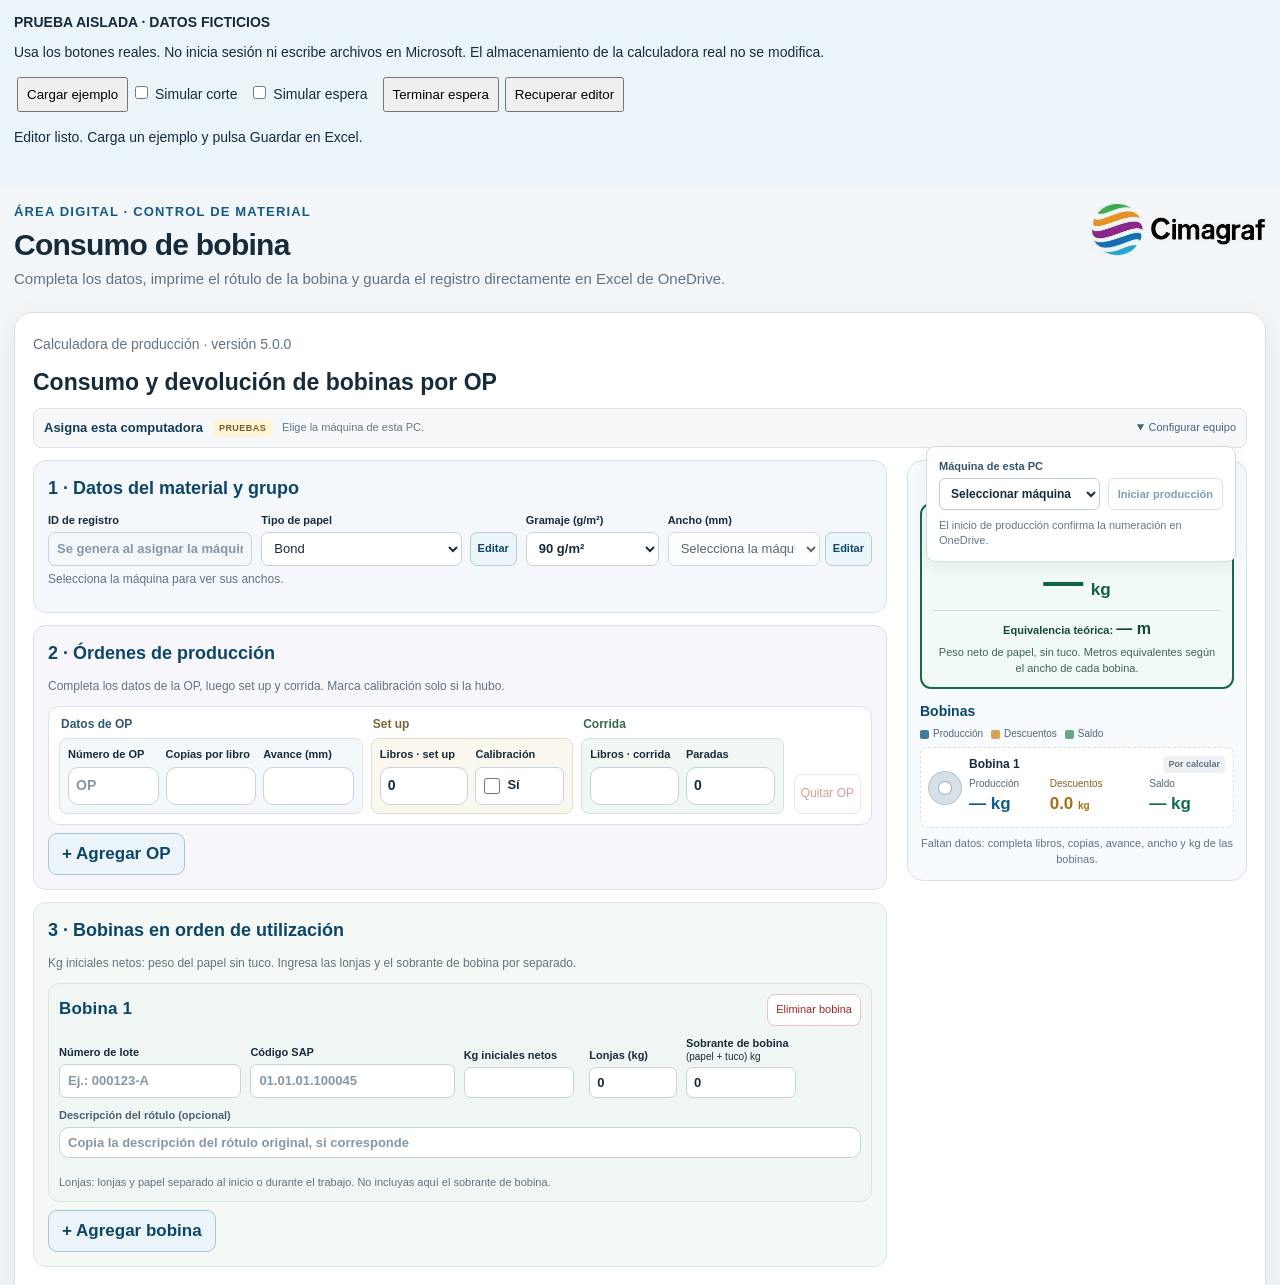
==== tests/direct-save.html @ c7f7d951 "v5.0.0: registro directo en Excel y rótulos por bobina con SAP" ====
<!doctype html><html lang="es"><meta charset="utf-8"><title>Prueba aislada del registro directo</title>
<style>body{font:14px Arial;margin:0;color:#172b3a}header{padding:14px;background:#eaf4f9}button{padding:8px;margin:3px}iframe{border:0;width:100%;height:1100px}#rows{overflow:auto;font-size:12px;max-height:140px}label{margin-right:12px}</style>
<header><strong>PRUEBA AISLADA · DATOS FICTICIOS</strong><p>Usa los botones reales. No inicia sesión ni escribe archivos en Microsoft. El almacenamiento de la calculadora real no se modifica.</p>
<button id="seed" disabled>Cargar ejemplo</button><label><input id="fail" type="checkbox"> Simular corte</label><label><input id="slow" type="checkbox"> Simular espera</label><button id="finish">Terminar espera</button><button id="reload">Recuperar editor</button>
<p id="state">Cargando…</p><pre id="rows"></pre></header><iframe id="app" title="Editor aislado"></iframe>
<script src="test-frame.js?v=5.0.0"></script><script>
const app=document.getElementById('app'),state=document.getElementById('state');let finish;
window.CimagrafDemoFail=()=>document.getElementById('fail').checked;
window.CimagrafDemoDelay=()=>document.getElementById('slow').checked?new Promise(resolve=>{finish=resolve;}):Promise.resolve();
window.CimagrafDemoSaved=rows=>{state.textContent='Guardado simulado confirmado: '+rows.length+' fila(s).';document.getElementById('rows').textContent=JSON.stringify(rows,null,2);};
app.onload=()=>{if(!app.contentWindow.CimagrafArchive)return;document.getElementById('seed').disabled=false;state.textContent='Editor listo. Carga un ejemplo y pulsa Guardar en Excel.';};
document.getElementById('seed').onclick=()=>CimagrafTestFrame.seed(app);
document.getElementById('finish').onclick=()=>{finish?.();finish=null;};document.getElementById('reload').onclick=()=>CimagrafTestFrame.mount(app);
CimagrafTestFrame.mount(app).catch(e=>{state.textContent=e.message;});
</script></html>
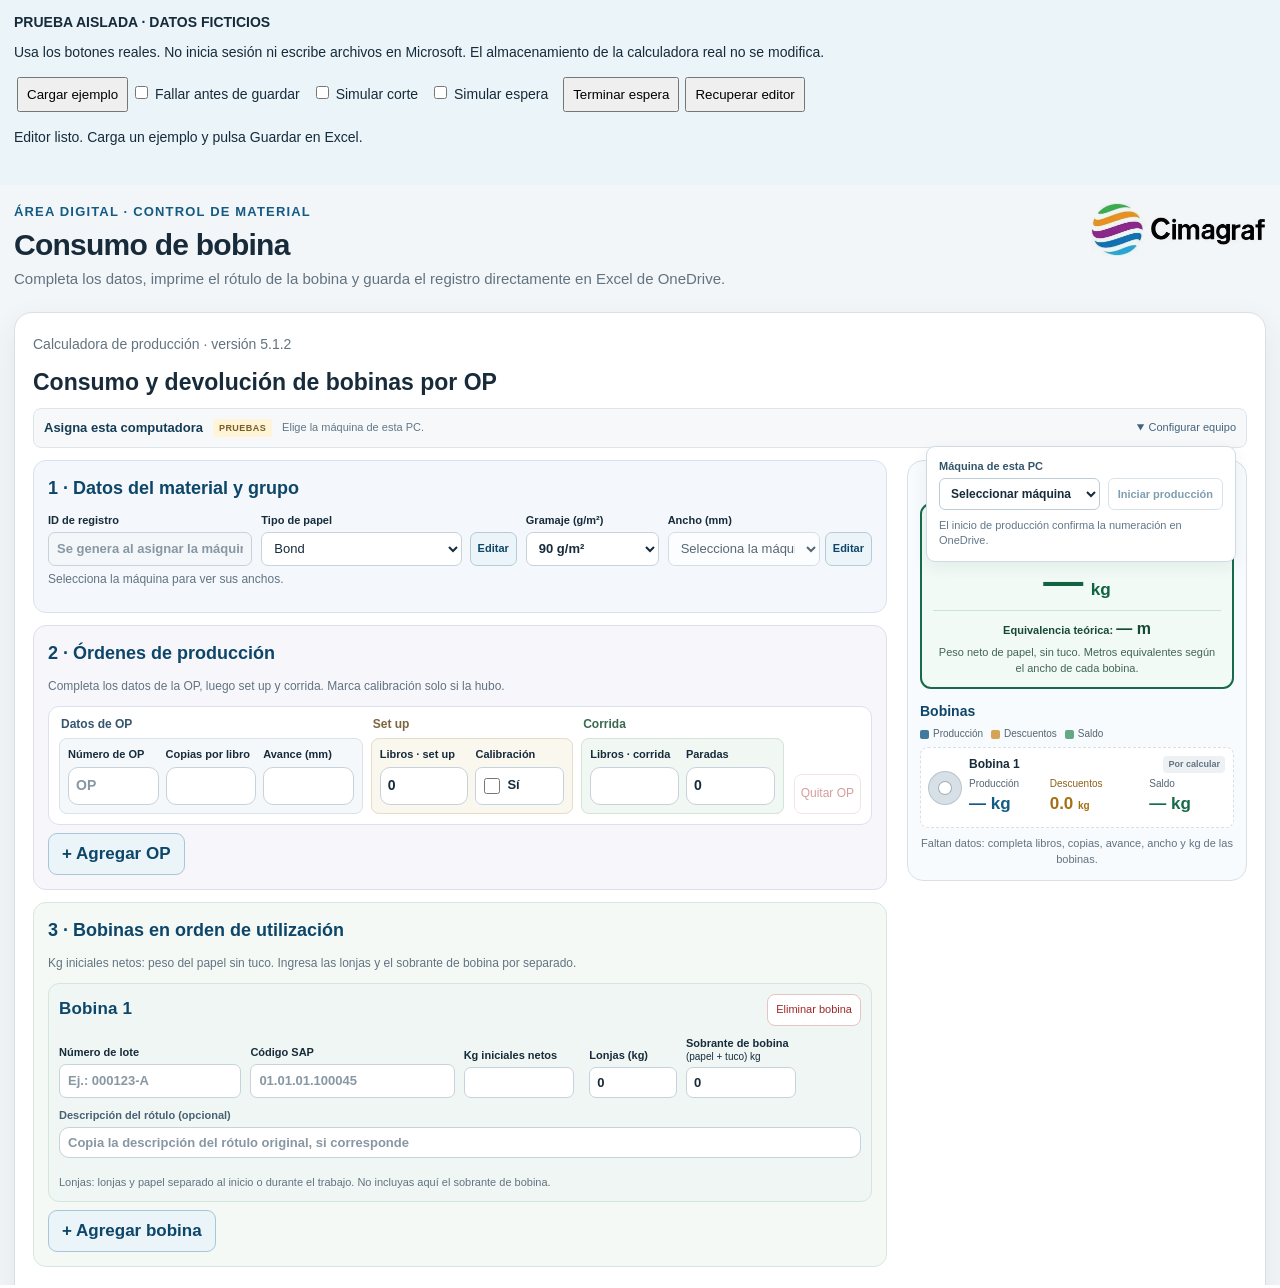
==== commit aff0540c: "fix: permitir corregir un guardado fallido sin perder el borrador" ====
--- a/tests/direct-save.html
+++ b/tests/direct-save.html
@@ -1,11 +1,12 @@
 <!doctype html><html lang="es"><meta charset="utf-8"><title>Prueba aislada del registro directo</title>
 <style>body{font:14px Arial;margin:0;color:#172b3a}header{padding:14px;background:#eaf4f9}button{padding:8px;margin:3px}iframe{border:0;width:100%;height:1100px}#rows{overflow:auto;font-size:12px;max-height:140px}label{margin-right:12px}</style>
 <header><strong>PRUEBA AISLADA · DATOS FICTICIOS</strong><p>Usa los botones reales. No inicia sesión ni escribe archivos en Microsoft. El almacenamiento de la calculadora real no se modifica.</p>
-<button id="seed" disabled>Cargar ejemplo</button><label><input id="fail" type="checkbox"> Simular corte</label><label><input id="slow" type="checkbox"> Simular espera</label><button id="finish">Terminar espera</button><button id="reload">Recuperar editor</button>
+<button id="seed" disabled>Cargar ejemplo</button><label><input id="connect-fail" type="checkbox"> Fallar antes de guardar</label><label><input id="fail" type="checkbox"> Simular corte</label><label><input id="slow" type="checkbox"> Simular espera</label><button id="finish">Terminar espera</button><button id="reload">Recuperar editor</button>
 <p id="state">Cargando…</p><pre id="rows"></pre></header><iframe id="app" title="Editor aislado"></iframe>
-<script src="test-frame.js?v=5.0.0"></script><script>
+<script src="test-frame.js?v=5.1.2"></script><script>
 const app=document.getElementById('app'),state=document.getElementById('state');let finish;
 window.CimagrafDemoFail=()=>document.getElementById('fail').checked;
+window.CimagrafDemoConnectFail=()=>document.getElementById('connect-fail').checked;
 window.CimagrafDemoDelay=()=>document.getElementById('slow').checked?new Promise(resolve=>{finish=resolve;}):Promise.resolve();
 window.CimagrafDemoSaved=rows=>{state.textContent='Guardado simulado confirmado: '+rows.length+' fila(s).';document.getElementById('rows').textContent=JSON.stringify(rows,null,2);};
 app.onload=()=>{if(!app.contentWindow.CimagrafArchive)return;document.getElementById('seed').disabled=false;state.textContent='Editor listo. Carga un ejemplo y pulsa Guardar en Excel.';};
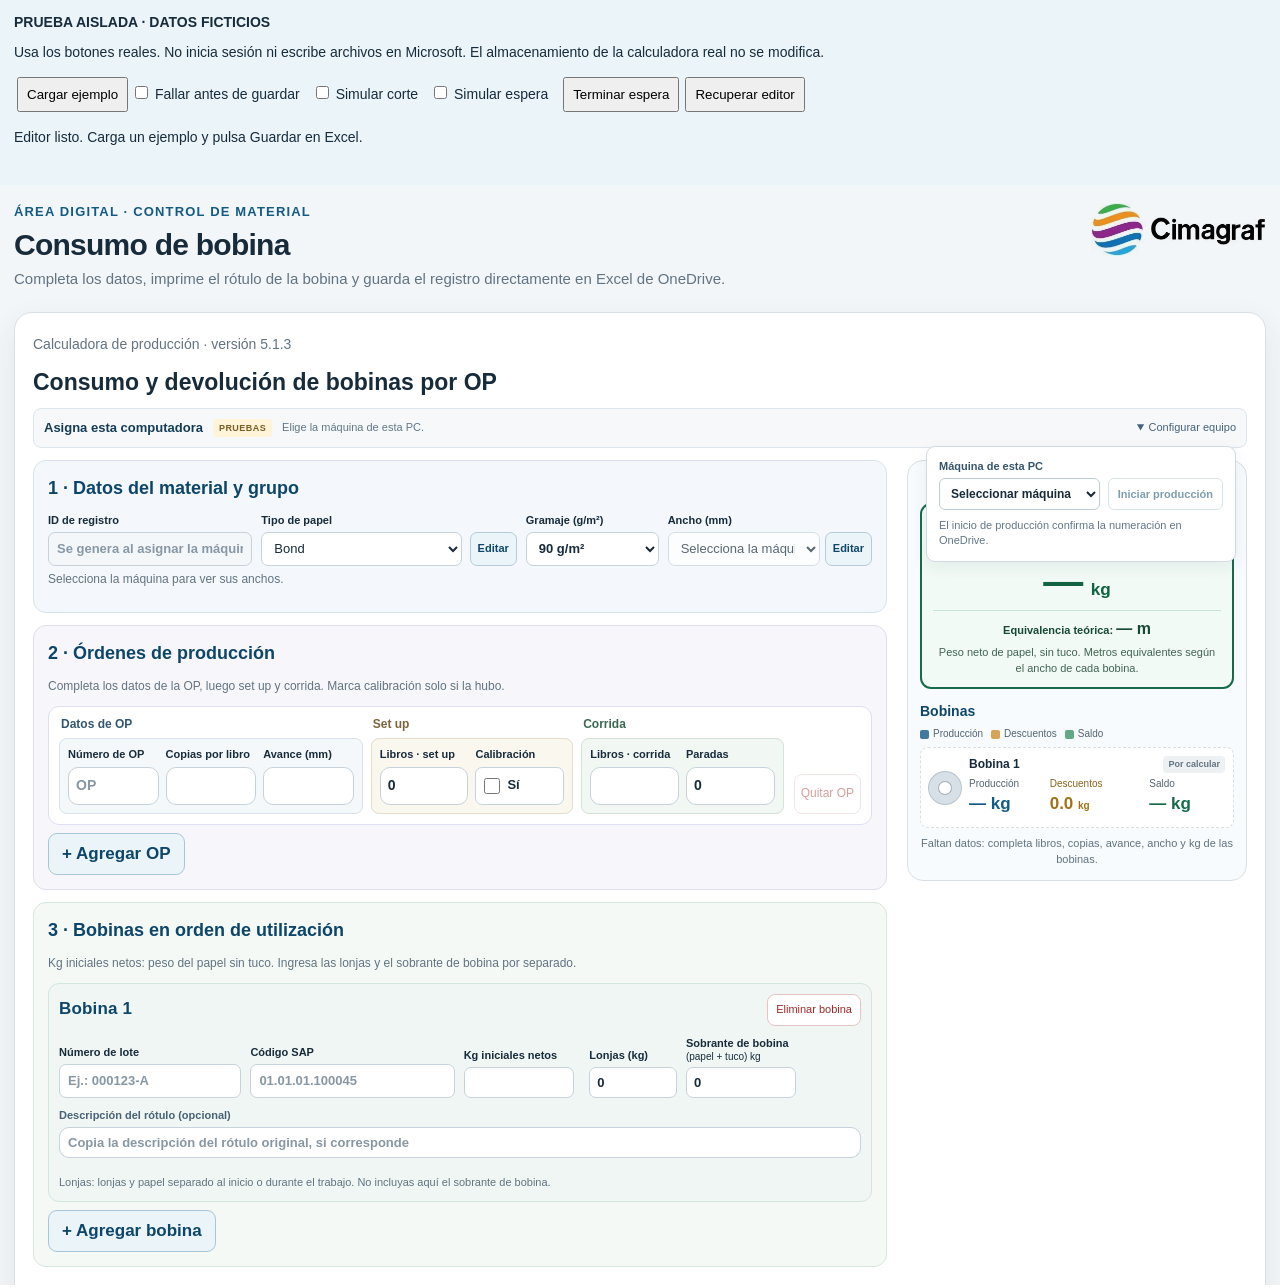
==== commit e27d1d17: "fix: mantener el editor disponible en todos los estados de OneDrive" ====
--- a/tests/direct-save.html
+++ b/tests/direct-save.html
@@ -3,7 +3,7 @@
 <header><strong>PRUEBA AISLADA · DATOS FICTICIOS</strong><p>Usa los botones reales. No inicia sesión ni escribe archivos en Microsoft. El almacenamiento de la calculadora real no se modifica.</p>
 <button id="seed" disabled>Cargar ejemplo</button><label><input id="connect-fail" type="checkbox"> Fallar antes de guardar</label><label><input id="fail" type="checkbox"> Simular corte</label><label><input id="slow" type="checkbox"> Simular espera</label><button id="finish">Terminar espera</button><button id="reload">Recuperar editor</button>
 <p id="state">Cargando…</p><pre id="rows"></pre></header><iframe id="app" title="Editor aislado"></iframe>
-<script src="test-frame.js?v=5.1.2"></script><script>
+<script src="test-frame.js?v=5.1.3"></script><script>
 const app=document.getElementById('app'),state=document.getElementById('state');let finish;
 window.CimagrafDemoFail=()=>document.getElementById('fail').checked;
 window.CimagrafDemoConnectFail=()=>document.getElementById('connect-fail').checked;
